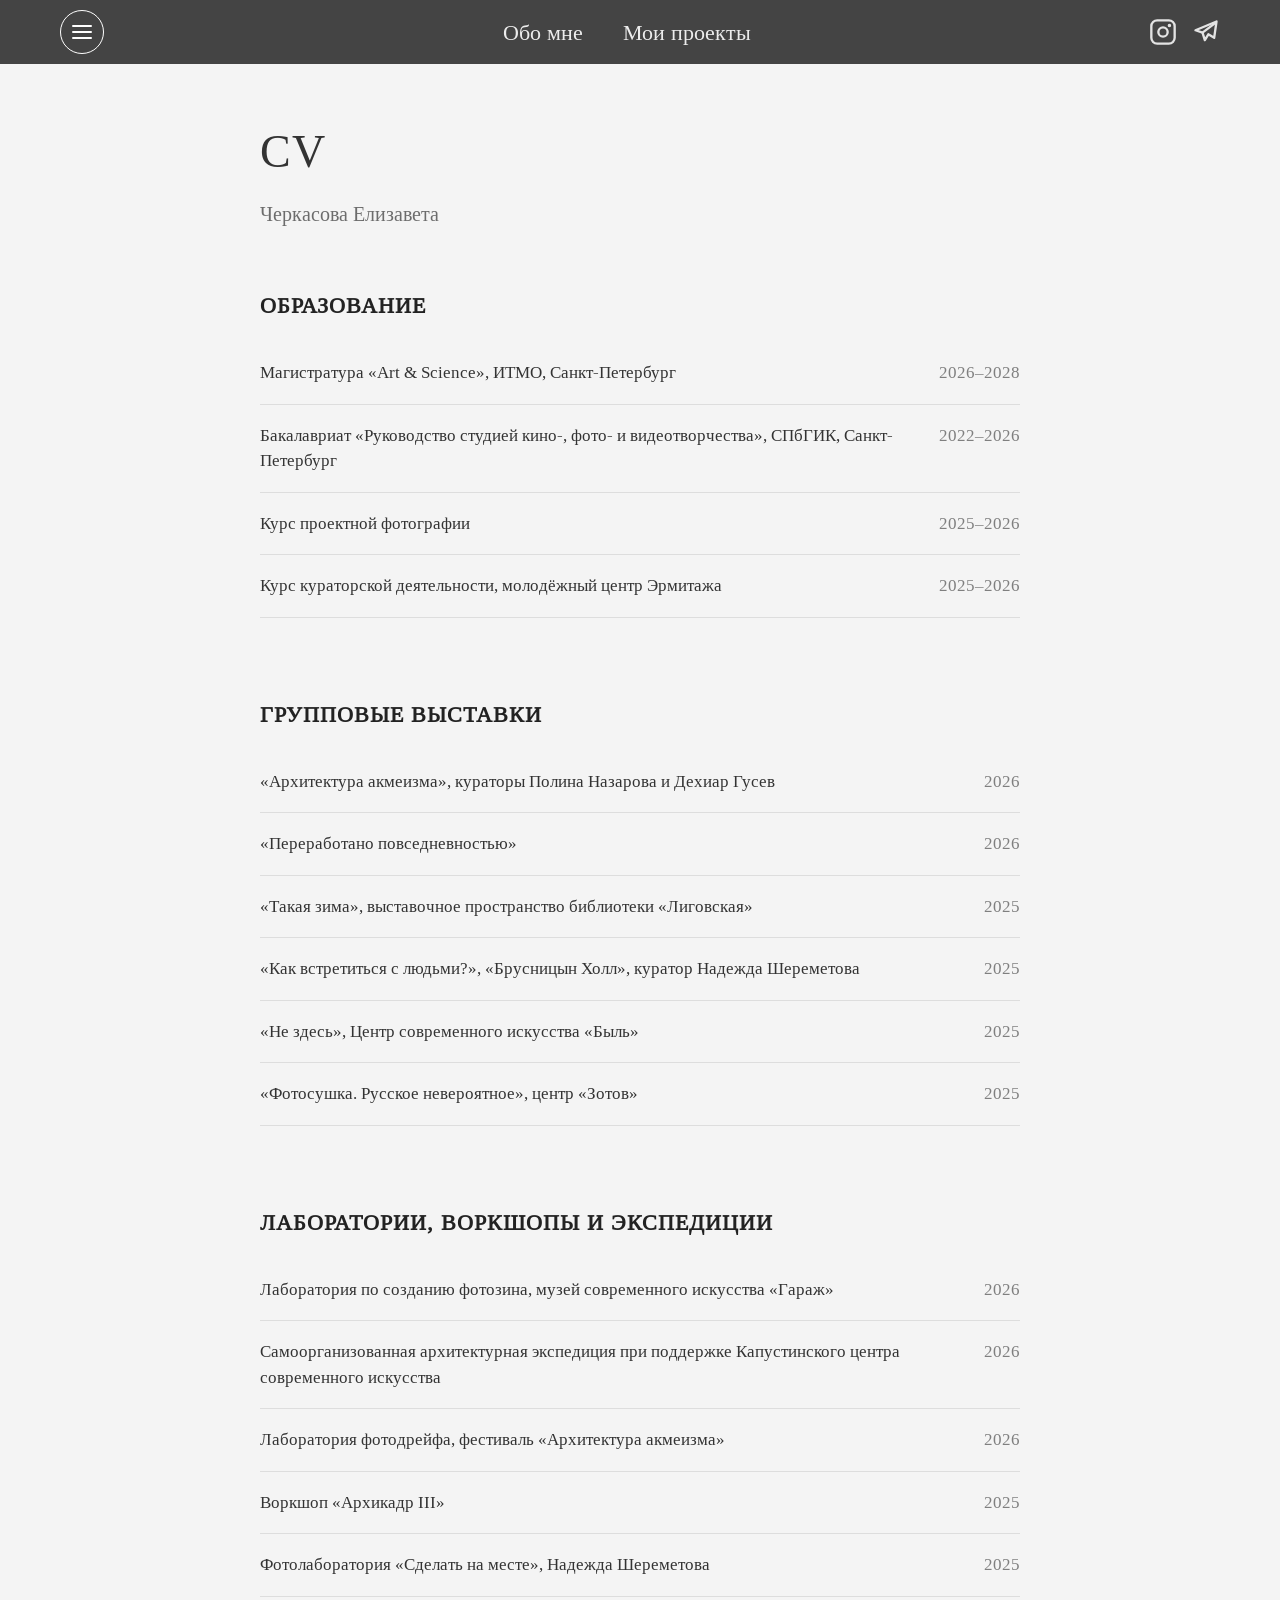
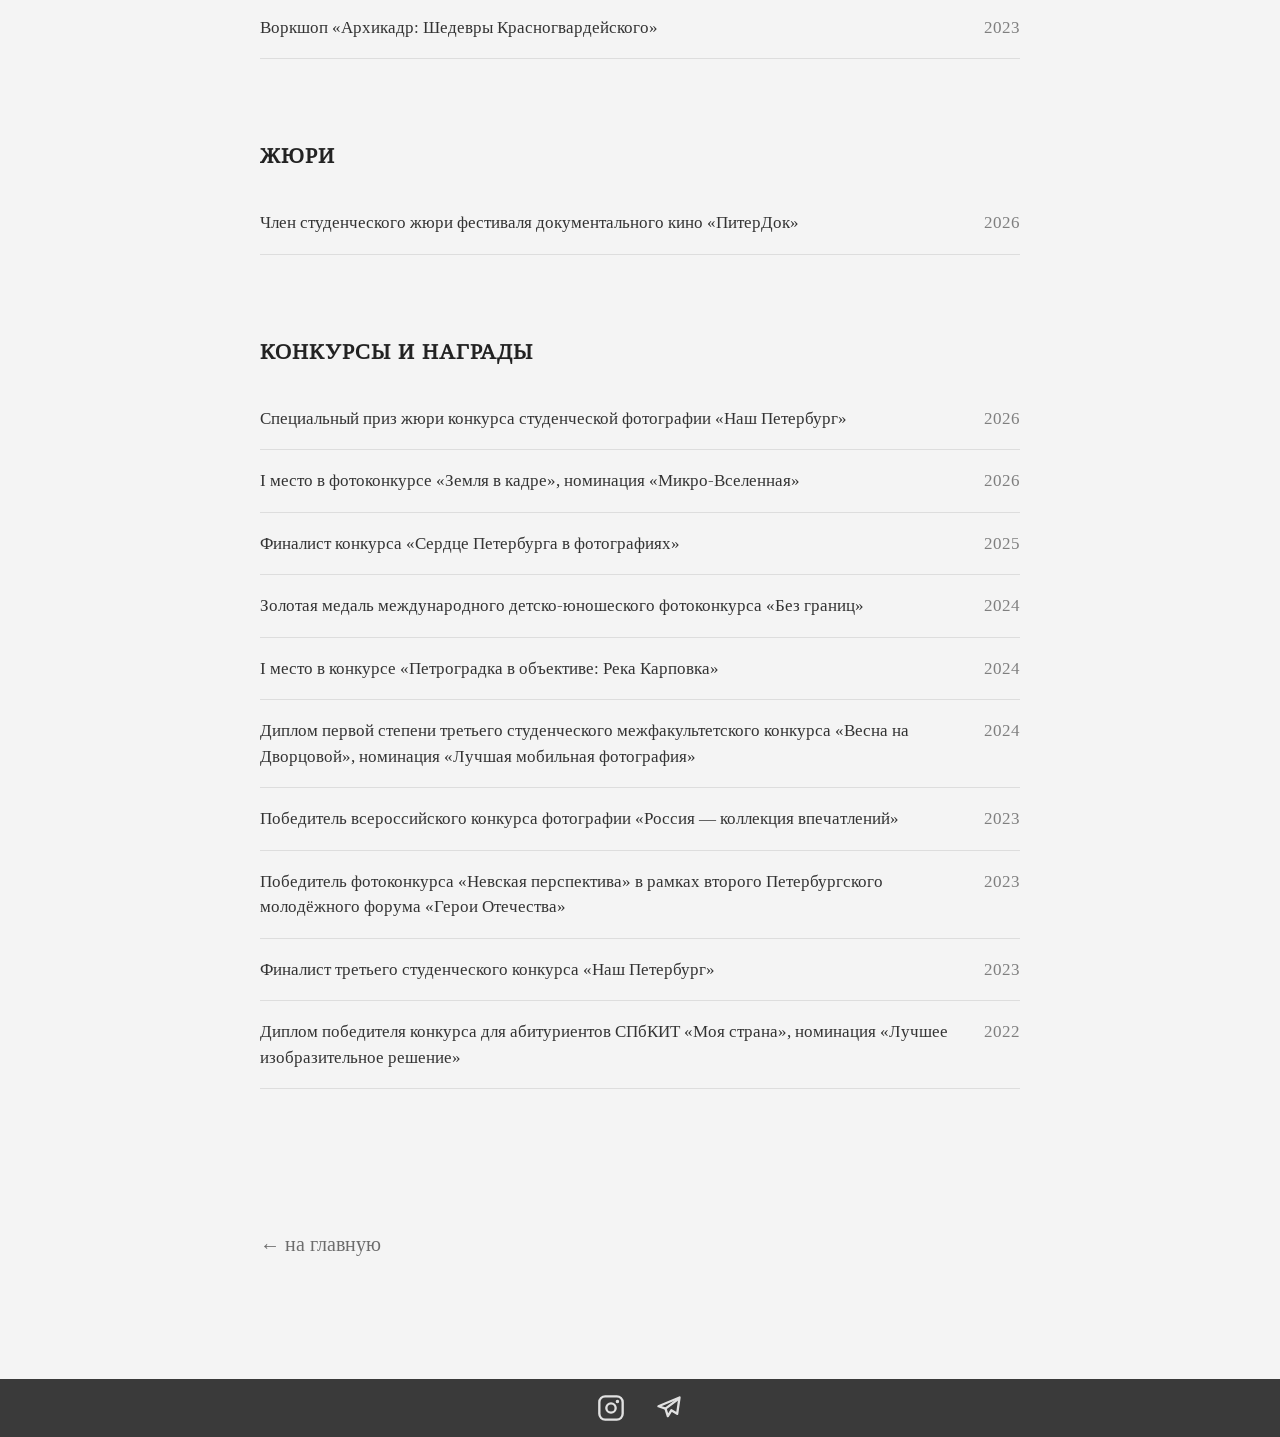
==== cv.html @ 3e95a8ec "Add files via upload" ====
<!DOCTYPE html>
<html lang="ru">
<head>
    <meta charset="UTF-8">
    <meta name="viewport" content="width=device-width, initial-scale=1.0">
    <title>CV — Черкасова Елизавета</title>
    <link rel="icon" href="img/Camera.png" type="image/png">
    <link rel="stylesheet" href="css/style.css">
</head>
<body>

    <header class="header">
        <div class="container header__container">
            <input type="checkbox" id="menu-toggle" class="menu-toggle">

            <label for="menu-toggle" class="menu-btn" aria-label="Открыть меню">
                <span></span>
                <span></span>
                <span></span>
            </label>

            <nav class="nav">
                <a href="index.html#about" class="nav__link">Обо мне</a>
                <a href="index.html#projects" class="nav__link">Мои проекты</a>
            </nav>

            <div class="header__socials">
                <a href="https://instagram.com/liza_cherkasovaa_" class="footer__link" target="_blank" aria-label="Инстаграм">
                    <svg viewBox="0 0 24 24" fill="none" xmlns="http://www.w3.org/2000/svg">
                        <rect x="2" y="2" width="20" height="20" rx="5" stroke="currentColor" stroke-width="2"/>
                        <circle cx="12" cy="12" r="4" stroke="currentColor" stroke-width="2"/>
                        <circle cx="17.5" cy="6.5" r="1" fill="currentColor"/>
                    </svg>
                </a>

                <a href="https://t.me/lizik_cherkasova" class="footer__link" target="_blank" aria-label="Телеграм">
                    <svg viewBox="0 0 24 24" fill="none" xmlns="http://www.w3.org/2000/svg">
                        <path d="M21 3L3 10.5L9 12.5L11 19L14 14L19 17L21 3Z" stroke="currentColor" stroke-width="2" stroke-linejoin="round"/>
                        <path d="M9 12.5L19 5" stroke="currentColor" stroke-width="2" stroke-linecap="round"/>
                    </svg>
                </a>
            </div>

            <nav class="burger-menu">
                <a href="index.html" class="burger-menu__link">Главная</a>
                <a href="cv.html" class="burger-menu__link">CV</a>
                <a href="project-ziatlas.html" class="burger-menu__link">ЗIATLAS</a>
                <a href="fragmenty.html" class="burger-menu__link">Фрагменты города</a>
                <a href="pelena.html" class="burger-menu__link">Пелена</a>
                <a href="port.html" class="burger-menu__link">Акватория порта</a>
                <a href="project-probitsya.html" class="burger-menu__link">Пробиться</a>
            </nav>
        </div>
    </header>

    <main>
        <section class="project-page">
            <div class="container">
                <h1 class="project-page__title">CV</h1>
                <p class="project-page__subtitle">Черкасова Елизавета</p>

                <h2 class="cv-list__heading">Образование</h2>
                <ul class="cv-list">
                    <li class="cv-list__item">
                        <span class="cv-list__text">Магистратура «Art &amp; Science», ИТМО, Санкт-Петербург</span>
                        <span class="cv-list__year">2026–2028</span>
                    </li>
                    <li class="cv-list__item">
                        <span class="cv-list__text">Бакалавриат «Руководство студией кино-, фото- и видеотворчества», СПбГИК, Санкт-Петербург</span>
                        <span class="cv-list__year">2022–2026</span>
                    </li>
                    <li class="cv-list__item">
                        <span class="cv-list__text">Курс проектной фотографии</span>
                        <span class="cv-list__year">2025–2026</span>
                    </li>
                    <li class="cv-list__item">
                        <span class="cv-list__text">Курс кураторской деятельности, молодёжный центр Эрмитажа</span>
                        <span class="cv-list__year">2025–2026</span>
                    </li>
                </ul>

                <h2 class="cv-list__heading">Групповые выставки</h2>
                <ul class="cv-list">
                    <li class="cv-list__item">
                        <span class="cv-list__text">«Архитектура акмеизма», кураторы Полина Назарова и Дехиар Гусев</span>
                        <span class="cv-list__year">2026</span>
                    </li>
                    <li class="cv-list__item">
                        <span class="cv-list__text">«Переработано повседневностью»</span>
                        <span class="cv-list__year">2026</span>
                    </li>
                    <li class="cv-list__item">
                        <span class="cv-list__text">«Такая зима», выставочное пространство библиотеки «Лиговская»</span>
                        <span class="cv-list__year">2025</span>
                    </li>
                    <li class="cv-list__item">
                        <span class="cv-list__text">«Как встретиться с людьми?», «Брусницын Холл», куратор Надежда Шереметова</span>
                        <span class="cv-list__year">2025</span>
                    </li>
                    <li class="cv-list__item">
                        <span class="cv-list__text">«Не здесь», Центр современного искусства «Быль»</span>
                        <span class="cv-list__year">2025</span>
                    </li>
                    <li class="cv-list__item">
                        <span class="cv-list__text">«Фотосушка. Русское невероятное», центр «Зотов»</span>
                        <span class="cv-list__year">2025</span>
                    </li>
                </ul>

                <h2 class="cv-list__heading">Лаборатории, воркшопы и экспедиции</h2>
                <ul class="cv-list">
                    <li class="cv-list__item">
                        <span class="cv-list__text">Лаборатория по созданию фотозина, музей современного искусства «Гараж»</span>
                        <span class="cv-list__year">2026</span>
                    </li>
                    <li class="cv-list__item">
                        <span class="cv-list__text">Самоорганизованная архитектурная экспедиция при поддержке Капустинского центра современного искусства</span>
                        <span class="cv-list__year">2026</span>
                    </li>
                    <li class="cv-list__item">
                        <span class="cv-list__text">Лаборатория фотодрейфа, фестиваль «Архитектура акмеизма»</span>
                        <span class="cv-list__year">2026</span>
                    </li>
                    <li class="cv-list__item">
                        <span class="cv-list__text">Воркшоп «Архикадр III»</span>
                        <span class="cv-list__year">2025</span>
                    </li>
                    <li class="cv-list__item">
                        <span class="cv-list__text">Фотолаборатория «Сделать на месте», Надежда Шереметова</span>
                        <span class="cv-list__year">2025</span>
                    </li>
                    <li class="cv-list__item">
                        <span class="cv-list__text">Воркшоп «Архикадр: Шедевры Красногвардейского»</span>
                        <span class="cv-list__year">2023</span>
                    </li>
                </ul>

                <h2 class="cv-list__heading">Жюри</h2>
                <ul class="cv-list">
                    <li class="cv-list__item">
                        <span class="cv-list__text">Член студенческого жюри фестиваля документального кино «ПитерДок»</span>
                        <span class="cv-list__year">2026</span>
                    </li>
                </ul>

                <h2 class="cv-list__heading">Конкурсы и награды</h2>
                <ul class="cv-list">
                    <li class="cv-list__item">
                        <span class="cv-list__text">Специальный приз жюри конкурса студенческой фотографии «Наш Петербург»</span>
                        <span class="cv-list__year">2026</span>
                    </li>
                    <li class="cv-list__item">
                        <span class="cv-list__text">I место в фотоконкурсе «Земля в кадре», номинация «Микро-Вселенная»</span>
                        <span class="cv-list__year">2026</span>
                    </li>
                    <li class="cv-list__item">
                        <span class="cv-list__text">Финалист конкурса «Сердце Петербурга в фотографиях»</span>
                        <span class="cv-list__year">2025</span>
                    </li>
                    <li class="cv-list__item">
                        <span class="cv-list__text">Золотая медаль международного детско-юношеского фотоконкурса «Без границ»</span>
                        <span class="cv-list__year">2024</span>
                    </li>
                    <li class="cv-list__item">
                        <span class="cv-list__text">I место в конкурсе «Петроградка в объективе: Река Карповка»</span>
                        <span class="cv-list__year">2024</span>
                    </li>
                    <li class="cv-list__item">
                        <span class="cv-list__text">Диплом первой степени третьего студенческого межфакультетского конкурса «Весна на Дворцовой», номинация «Лучшая мобильная фотография»</span>
                        <span class="cv-list__year">2024</span>
                    </li>
                    <li class="cv-list__item">
                        <span class="cv-list__text">Победитель всероссийского конкурса фотографии «Россия — коллекция впечатлений»</span>
                        <span class="cv-list__year">2023</span>
                    </li>
                    <li class="cv-list__item">
                        <span class="cv-list__text">Победитель фотоконкурса «Невская перспектива» в рамках второго Петербургского молодёжного форума «Герои Отечества»</span>
                        <span class="cv-list__year">2023</span>
                    </li>
                    <li class="cv-list__item">
                        <span class="cv-list__text">Финалист третьего студенческого конкурса «Наш Петербург»</span>
                        <span class="cv-list__year">2023</span>
                    </li>
                    <li class="cv-list__item">
                        <span class="cv-list__text">Диплом победителя конкурса для абитуриентов СПбКИТ «Моя страна», номинация «Лучшее изобразительное решение»</span>
                        <span class="cv-list__year">2022</span>
                    </li>
                </ul>

                <a href="index.html" class="project-page__back">← на главную</a>
            </div>
        </section>
    </main>

    <footer class="footer" id="contacts">
        <div class="container footer__container">
            <a href="https://instagram.com/liza_cherkasovaa_" class="footer__link" target="_blank" aria-label="Инстаграм">
                <svg viewBox="0 0 24 24" fill="none" xmlns="http://www.w3.org/2000/svg">
                    <rect x="2" y="2" width="20" height="20" rx="5" stroke="currentColor" stroke-width="2"/>
                    <circle cx="12" cy="12" r="4" stroke="currentColor" stroke-width="2"/>
                    <circle cx="17.5" cy="6.5" r="1" fill="currentColor"/>
                </svg>
            </a>

            <a href="https://t.me/lizik_cherkasova" class="footer__link" target="_blank" aria-label="Телеграм">
                <svg viewBox="0 0 24 24" fill="none" xmlns="http://www.w3.org/2000/svg">
                    <path d="M21 3L3 10.5L9 12.5L11 19L14 14L19 17L21 3Z" stroke="currentColor" stroke-width="2" stroke-linejoin="round"/>
                    <path d="M9 12.5L19 5" stroke="currentColor" stroke-width="2" stroke-linecap="round"/>
                </svg>
            </a>
        </div>
    </footer>

</body>
</html>
---- css/style.css ----
@font-face {
    font-family: 'Tinos';
    src: url('../fonts/Tinos-Regular.ttf') format('truetype');
    font-weight: normal;
    font-style: normal;
    font-display: swap;
}

* {
    box-sizing: border-box;
    margin: 0;
    padding: 0;
}

html {
    scroll-behavior: smooth;
}

body {
    font-family: 'Tinos', Arial, sans-serif;
    color: #333;
    background-color: #f4f4f4;
    line-height: 1.5;
}

.container {
    max-width: 1200px;
    margin: 0 auto;
    padding: 0 20px;
}

a {
    text-decoration: none;
    color: inherit;
}

.header {
    display: block;
    background-color: #444;
    padding: 10px 0;
    color: #fff;
    position: sticky;
    top: 0;
    z-index: 100;
}

.header__container {
    display: flex;
    align-items: center;
    justify-content: space-between;
    position: relative;
}

.nav {
    display: flex;
    gap: 40px;
    margin: 0 auto;
}

.nav__link {
    font-size: 22px;
    color: #fff;
    text-decoration: none;
    opacity: 0.9;
    transition: opacity 0.2s ease;
}

.nav__link:hover {
    opacity: 1;
}

.header__socials {
    display: flex;
    gap: 15px;
    align-items: center;
}

.menu-toggle {
    display: none;
}

.menu-btn {
    display: flex;
    flex-direction: column;
    justify-content: center;
    align-items: center;
    gap: 4px;
    width: 44px;
    height: 44px;
    cursor: pointer;
    z-index: 20;
    position: relative;
    border: 1.5px solid #fff;
    border-radius: 50%;
    transition: border-color 0.3s ease;
}

.menu-btn:hover {
    border-color: #ccc;
}

.menu-btn span {
    display: block;
    width: 20px;
    height: 2px;
    background-color: #fff;
    border-radius: 2px;
    transition: transform 0.3s ease, opacity 0.3s ease;
}

.mobile-only {
    display: none;
}

.burger-menu {
    position: absolute;
    top: 100%;
    left: 0;
    width: 260px;
    background-color: #3a3a3a;
    display: flex;
    flex-direction: column;
    padding: 0;
    max-height: 0;
    overflow: hidden;
    transition: max-height 0.4s ease, padding 0.3s ease;
    z-index: 10;
}

.burger-menu__link {
    font-size: 15px;
    color: #fff;
    text-decoration: none;
    padding: 16px 20px;
    border-bottom: 1px solid #555;
    transition: background-color 0.2s ease;
}

.burger-menu__link:hover {
    background-color: #4a4a4a;
}

.menu-toggle:checked ~ .burger-menu {
    max-height: 500px;
    padding: 10px 0;
}

.menu-toggle:checked ~ .menu-btn span:nth-child(1) {
    transform: translateY(6px) rotate(45deg);
}

.menu-toggle:checked ~ .menu-btn span:nth-child(2) {
    opacity: 0;
}

.menu-toggle:checked ~ .menu-btn span:nth-child(3) {
    transform: translateY(-6px) rotate(-45deg);
}

.about {
    padding: 80px 0;
    background-color: #f4f4f4;
}

.about__container {
    display: flex;
    justify-content: center;
    align-items: flex-start;
    gap: 80px;
}

.about__content {
    flex: 0 1 580px;
    padding-top: 0;
}

.about__photo-wrapper {
    flex: 0 0 35%;
    max-width: 350px;
    overflow: hidden;
}

.about__photo {
    display: block;
    width: 100%;
    max-width: 100%;
    height: auto;
}

.about__text {
    font-size: 20px;
    line-height: 1.55;
    margin-bottom: 50px;
}

.about__education {
    font-size: 20px;
    line-height: 1.55;
}

.about__subtitle {
    font-size: 24px;
    font-weight: normal;
    margin-bottom: 20px;
}

.projects {
    padding: 60px 0 100px;
    background-color: #f4f4f4;
    box-shadow: inset 0 20px 20px -20px rgba(0, 0, 0, 0.1);
}

.section-title {
    text-align: center;
    font-size: 32px;
    font-weight: normal;
    margin-bottom: 60px;
    background: transparent;
}

.projects__grid {
    display: grid;
    grid-template-columns: 363px 234px 234px;
    grid-template-rows: 231px 231px;
    column-gap: 60px;
    row-gap: 80px;
    justify-content: start;
    align-items: start;
    margin-left: 40px;
}

.project-card--big {
    grid-column: 1 / 2;
    grid-row: 1 / 3;
}

.project-card:nth-child(2) {
    grid-column: 2 / 3;
    grid-row: 1 / 2;
}

.project-card:nth-child(3) {
    grid-column: 3 / 4;
    grid-row: 1 / 2;
}

.project-card:nth-child(4) {
    grid-column: 2 / 3;
    grid-row: 2 / 3;
}

.project-card:nth-child(5) {
    grid-column: 3 / 4;
    grid-row: 2 / 3;
}

.project-card {
    display: flex;
    flex-direction: column;
    gap: 10px;
    align-items: center;
}

.project-card__title {
    font-size: 14px;
    font-weight: normal;
    text-align: center;
    text-transform: uppercase;
    letter-spacing: 1px;
}

.project-card__image-wrapper {
    width: 100%;
    overflow: hidden;
    background-color: #ddd;
}

.project-card__image-wrapper img {
    display: block;
    width: 100%;
    height: 100%;
    object-fit: cover;
    transition: transform 0.3s ease;
}

.project-card__image-wrapper img:hover {
    transform: scale(1.05);
}

.project-card--big .project-card__image-wrapper {
    width: 363px;
    height: 545px;
}

.project-card:not(.project-card--big) .project-card__image-wrapper {
    width: 234px;
    height: 231px;
}

.project-page .container {
    max-width: 800px;
    margin: 0 auto;
    padding: 0 20px;
}

.footer {
    background-color: #3a3a3a;
    color: #fff;
    padding: 15px 0;
}

.footer__container {
    display: flex;
    justify-content: center;
    align-items: center;
    gap: 30px;
}

.footer__link {
    display: flex;
    align-items: center;
    justify-content: center;
    width: 28px;
    height: 28px;
    color: #fff;
    opacity: 0.85;
    transition: opacity 0.2s ease, transform 0.2s ease;
}

.footer__link svg {
    width: 100%;
    height: 100%;
    stroke: currentColor;
}

.footer__link:hover {
    opacity: 1;
    transform: translateY(-2px);
}

.project-page {
    padding: 60px 0 120px;
    background-color: #f4f4f4;
    align-items: center;
}

.project-page__title {
    font-size: 46px;
    font-weight: normal;
    line-height: 1.2;
    margin-bottom: 40px;
    text-transform: uppercase;
    letter-spacing: 1px;
}

.project-page__text {
    font-size: 18px;
    line-height: 1.6;
    margin-bottom: 70px;
}

.project-page__text p {
    margin-bottom: 22px;
}

.project-page__text p:last-child {
    margin-bottom: 0;
}

.project-page__gallery {
    display: flex;
    flex-direction: column;
    gap: 40px;
}

.project-page__gallery img {
    display: block;
    width: 100%;
    height: auto;
    background-color: #ddd;
}

.project-page__back {
    display: inline-block;
    margin-top: 60px;
    font-size: 20px;
    color: #333;
    opacity: 0.7;
    transition: opacity 0.2s ease, transform 0.2s ease;
}

.project-page__back:hover {
    opacity: 1;
    text-decoration: underline;
    transform: translateX(-4px);
}

a.project-card {
    display: flex !important;
    flex-direction: column !important;
    align-items: center !important;
    gap: 10px !important;
    text-decoration: none !important;
    color: inherit !important;
}

.project-page__subtitle {
    font-size: 20px;
    font-weight: normal;
    margin-top: -20px;
    margin-bottom: 60px;
    opacity: 0.7;
}

.cv-list__heading {
    font-size: 22px;
    font-weight: bold;
    margin-top: 50px;
    margin-bottom: 20px;
    text-transform: uppercase;
    letter-spacing: 1px;
    color: #222;
    opacity: 1;
}

.cv-list {
    list-style: none;
    padding: 0;
    margin: 0 0 80px;
}

.cv-list__item {
    display: flex;
    justify-content: space-between;
    align-items: baseline;
    gap: 30px;
    padding: 18px 0;
    border-bottom: 1px solid #ddd;
}

.cv-list__text {
    font-size: 17px;
    line-height: 1.5;
    color: #333;
}

.cv-list__year {
    font-size: 17px;
    color: #333;
    opacity: 0.6;
    white-space: nowrap;
    flex-shrink: 0;
}

.lightbox {
    display: none;
    position: fixed;
    top: 0;
    left: 0;
    width: 100%;
    height: 100%;
    background-color: rgba(0, 0, 0, 0.9);
    z-index: 9999;
    justify-content: center;
    align-items: center;
    cursor: zoom-out;
}

.lightbox__img {
    max-width: 90%;
    max-height: 90vh;
    object-fit: contain;
    box-shadow: 0 0 30px rgba(255, 255, 255, 0.1);
    cursor: default;
}

.lightbox__close {
    position: absolute;
    top: 20px;
    right: 30px;
    color: #fff;
    font-size: 40px;
    font-weight: bold;
    cursor: pointer;
    transition: 0.3s;
}

.lightbox__close:hover {
    color: #ccc;
    transform: scale(1.1);
}

.scroll-top {
    position: fixed;
    bottom: 30px;
    right: 30px;
    width: 50px;
    height: 50px;
    background-color: #444;
    color: #fff;
    border: 1px solid #555;
    border-radius: 50%;
    font-size: 24px;
    cursor: pointer;
    display: flex;
    align-items: center;
    justify-content: center;
    opacity: 0;
    visibility: hidden;
    transition: opacity 0.3s ease, visibility 0.3s ease, transform 0.2s ease;
    z-index: 999;
    box-shadow: 0 4px 10px rgba(0, 0, 0, 0.3);
}

.scroll-top.show {
    opacity: 1;
    visibility: visible;
}

.scroll-top:hover {
    background-color: #222;
    transform: translateY(-5px);
}

@media (max-width: 1199px) {
    .projects__grid {
        justify-content: center;
        margin-left: 0;
        column-gap: 30px;
    }

    .about__container {
        gap: 40px;
    }
    
    .project-page {
        padding: 50px 0 100px;
    }
}

@media (max-width: 991px) {
    .nav__link {
        font-size: 24px !important;
    }

    .nav {
        gap: 35px !important;
    }

    .about__container {
        flex-direction: column;
        align-items: center;
        text-align: center;
    }

    .about__content {
        flex: auto;
        width: 100%;
        max-width: 600px;
    }

    .about__photo-wrapper {
        max-width: 300px;
        margin-bottom: 30px;
    }

    .about__text br,
    .about__education br {
        display: none;
    }

    .projects__grid {
        grid-template-columns: repeat(2, 1fr) !important;
        grid-template-rows: auto !important;
        gap: 40px 20px !important;
        justify-content: center !important;
    }

    .projects__grid > a {
        grid-column: auto !important;
        grid-row: auto !important;
    }

    .project-card__image-wrapper,
    .project-card--big .project-card__image-wrapper,
    .project-card:not(.project-card--big) .project-card__image-wrapper {
        width: 100% !important;
        height: auto !important;
    }

    .project-card__image-wrapper img {
        width: 100%;
        height: auto;
        aspect-ratio: 3 / 4;
        object-fit: cover;
    }

    .projects__grid > a:last-child {
        grid-column: 1 / -1 !important;
        justify-self: center !important;
        width: 100% !important;
        max-width: calc(50% - 10px) !important;
    }

    .projects__grid > a:last-child .project-card__title {
        font-size: 18px !important;
        width: 100%;
        text-align: center;
        margin-top: 10px;
    }

    .project-card__title {
        font-size: 18px;
    }

    .project-page__title {
        font-size: 36px;
        margin-bottom: 30px;
    }

    .cv-list__item {
        gap: 20px;
    }
}

@media (max-width: 767px) {
    .mobile-only {
        display: block;
    }

    .header {
        display: block !important;
        background-color: #444 !important;
        padding: 8px 0 !important;
        position: sticky !important;
        top: 0 !important;
        z-index: 1000 !important;
    }

    .header__container {
        justify-content: space-between !important; 
    }
    
    .header__socials .footer__link {
        width: 28px !important;  
        height: 28px !important; 
    }
    
    .header__socials {
        gap: 18px !important; 
    }

    .menu-btn,
    .header__socials {
        display: flex !important;
    }

    .menu-btn {
        width: 38px !important;
        height: 38px !important;
        gap: 3px !important;
    }

    .menu-btn span {
        width: 16px !important;
    }

    .menu-toggle:checked ~ .menu-btn span:nth-child(1) {
        transform: translateY(5px) rotate(45deg) !important;
    }

    .menu-toggle:checked ~ .menu-btn span:nth-child(2) {
        opacity: 0 !important;
    }

    .menu-toggle:checked ~ .menu-btn span:nth-child(3) {
        transform: translateY(-5px) rotate(-45deg) !important;
    }

    .nav {
        display: none;
    }

    .section-title {
        font-size: 28px;
        margin-bottom: 40px;
    }

    .about__text,
    .about__education {
        font-size: 22px;
        text-align: left;
    }

    .project-card__title {
        font-size: 20px;
        text-align: center;
    }

    .projects__grid > a:last-child .project-card__title {
        font-size: 20px !important;
    }

    .projects__grid {
        grid-template-columns: 1fr !important;
        grid-template-rows: auto !important;
        gap: 50px !important;
        justify-items: center !important;
    }

    .projects__grid > a,
    .projects__grid > a:last-child,
    .project-card--big {
        grid-column: auto !important;
        grid-row: auto !important;
        width: 100% !important;
        max-width: 320px !important;
        margin: 0 auto;
    }

    .project-card__image-wrapper,
    .project-card--big .project-card__image-wrapper,
    .project-card:not(.project-card--big) .project-card__image-wrapper {
        width: 100% !important;
        max-width: 280px !important;
        margin: 0 auto !important;
        height: auto !important;
    }

    .project-card__image-wrapper img {
        aspect-ratio: 1 / 1;
        object-fit: cover;
    }

    .about {
        padding: 40px 0;
    }

    .projects {
        padding: 40px 0 60px;
    }

    .burger-menu {
        width: 55% !important;
        max-width: 260px !important;
        left: 0 !important;
        box-shadow: 5px 5px 20px rgba(0, 0, 0, 0.3) !important;
    }

    .burger-menu__link {
        font-size: 16px !important;
        padding: 10px 20px !important;
    }

    .footer {
        padding: 10px 0 !important;
    }

    .footer__container {
        gap: 20px !important;
    }

    .footer__link {
        width: 22px !important;
        height: 22px !important;
    }

    .project-page {
        padding: 30px 0 60px;
    }

    .project-page__title {
        font-size: 28px;
        line-height: 1.3;
        margin-bottom: 15px;
    }

    .project-page__subtitle {
        font-size: 18px;
        margin-bottom: 40px;
    }

    .cv-list__heading {
        font-size: 18px;
        margin-top: 30px;
        margin-bottom: 15px;
        letter-spacing: 0.5px;
    }

    .cv-list__item {
        flex-direction: column;
        align-items: flex-start;
        gap: 4px;
        padding: 15px 0;
    }

    .cv-list__text {
        font-size: 16px;
        line-height: 1.4;
    }

    .cv-list__year {
        font-size: 15px;
        opacity: 0.6;
        margin-top: 2px;
    }

    .cv-list {
        margin-bottom: 40px;
    }

    .project-page__back {
        margin-top: 20px;
        font-size: 18px;
    }

    .project-page__text {
        font-size: 16px;
        line-height: 1.5;
        margin-bottom: 40px;
    }

    .project-page__gallery {
        gap: 20px;
    }

    .scroll-top {
        bottom: 20px;
        right: 20px;
        width: 42px;
        height: 42px;
        font-size: 20px;
    }
}
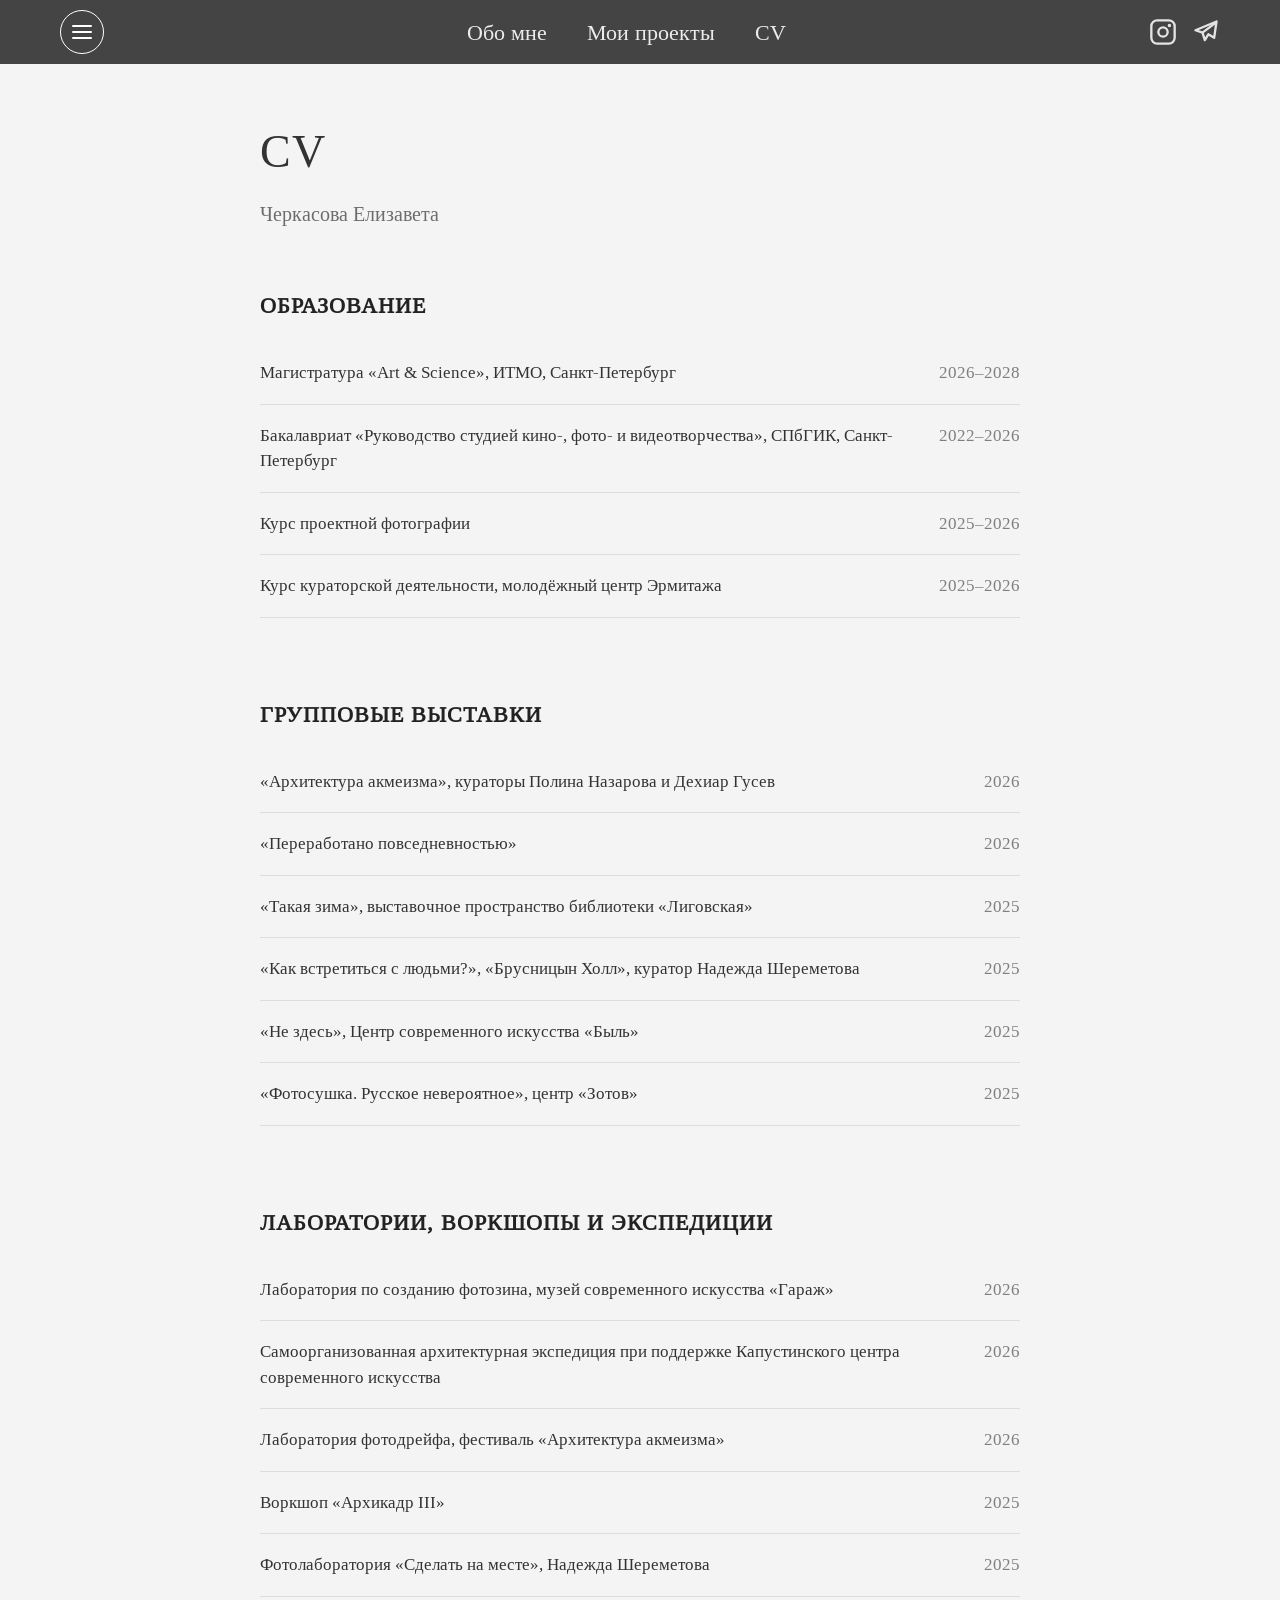
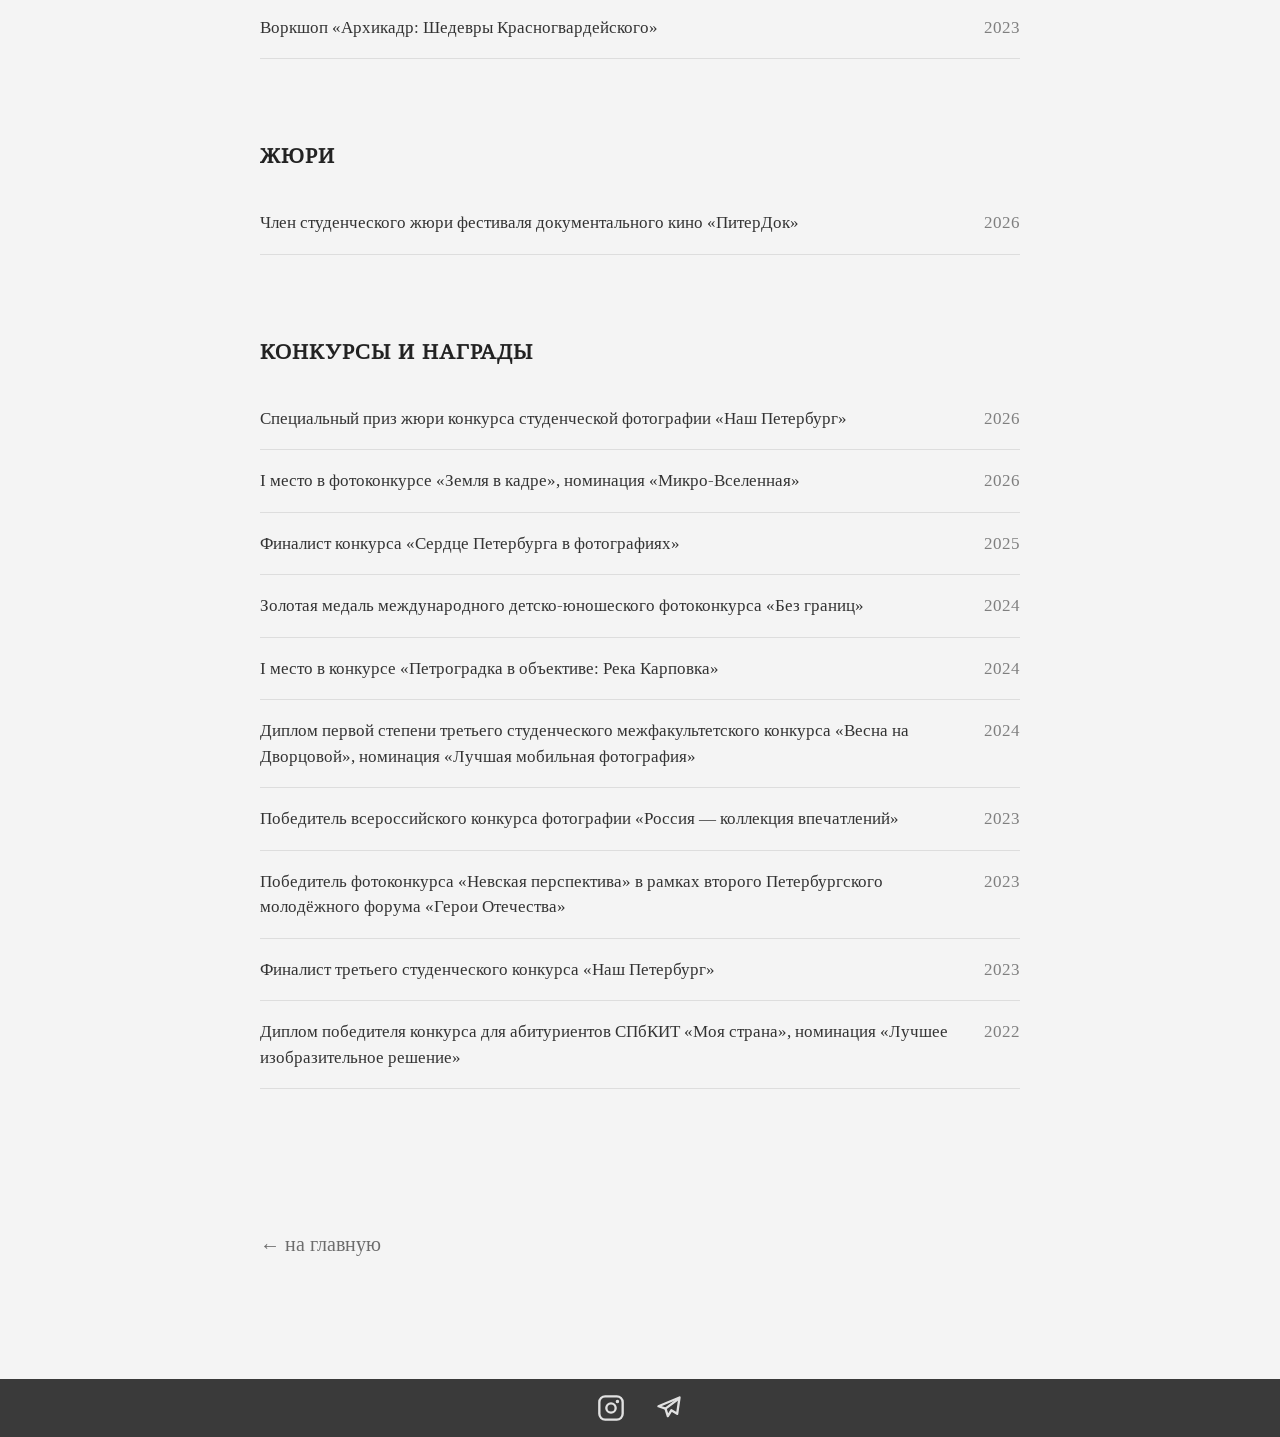
==== commit cb1566ac: "Add files via upload" ====
--- a/cv.html
+++ b/cv.html
@@ -22,6 +22,7 @@
             <nav class="nav">
                 <a href="index.html#about" class="nav__link">Обо мне</a>
                 <a href="index.html#projects" class="nav__link">Мои проекты</a>
+                 <a href="cv.html" class="nav__link">CV</a>
             </nav>
 
             <div class="header__socials">
